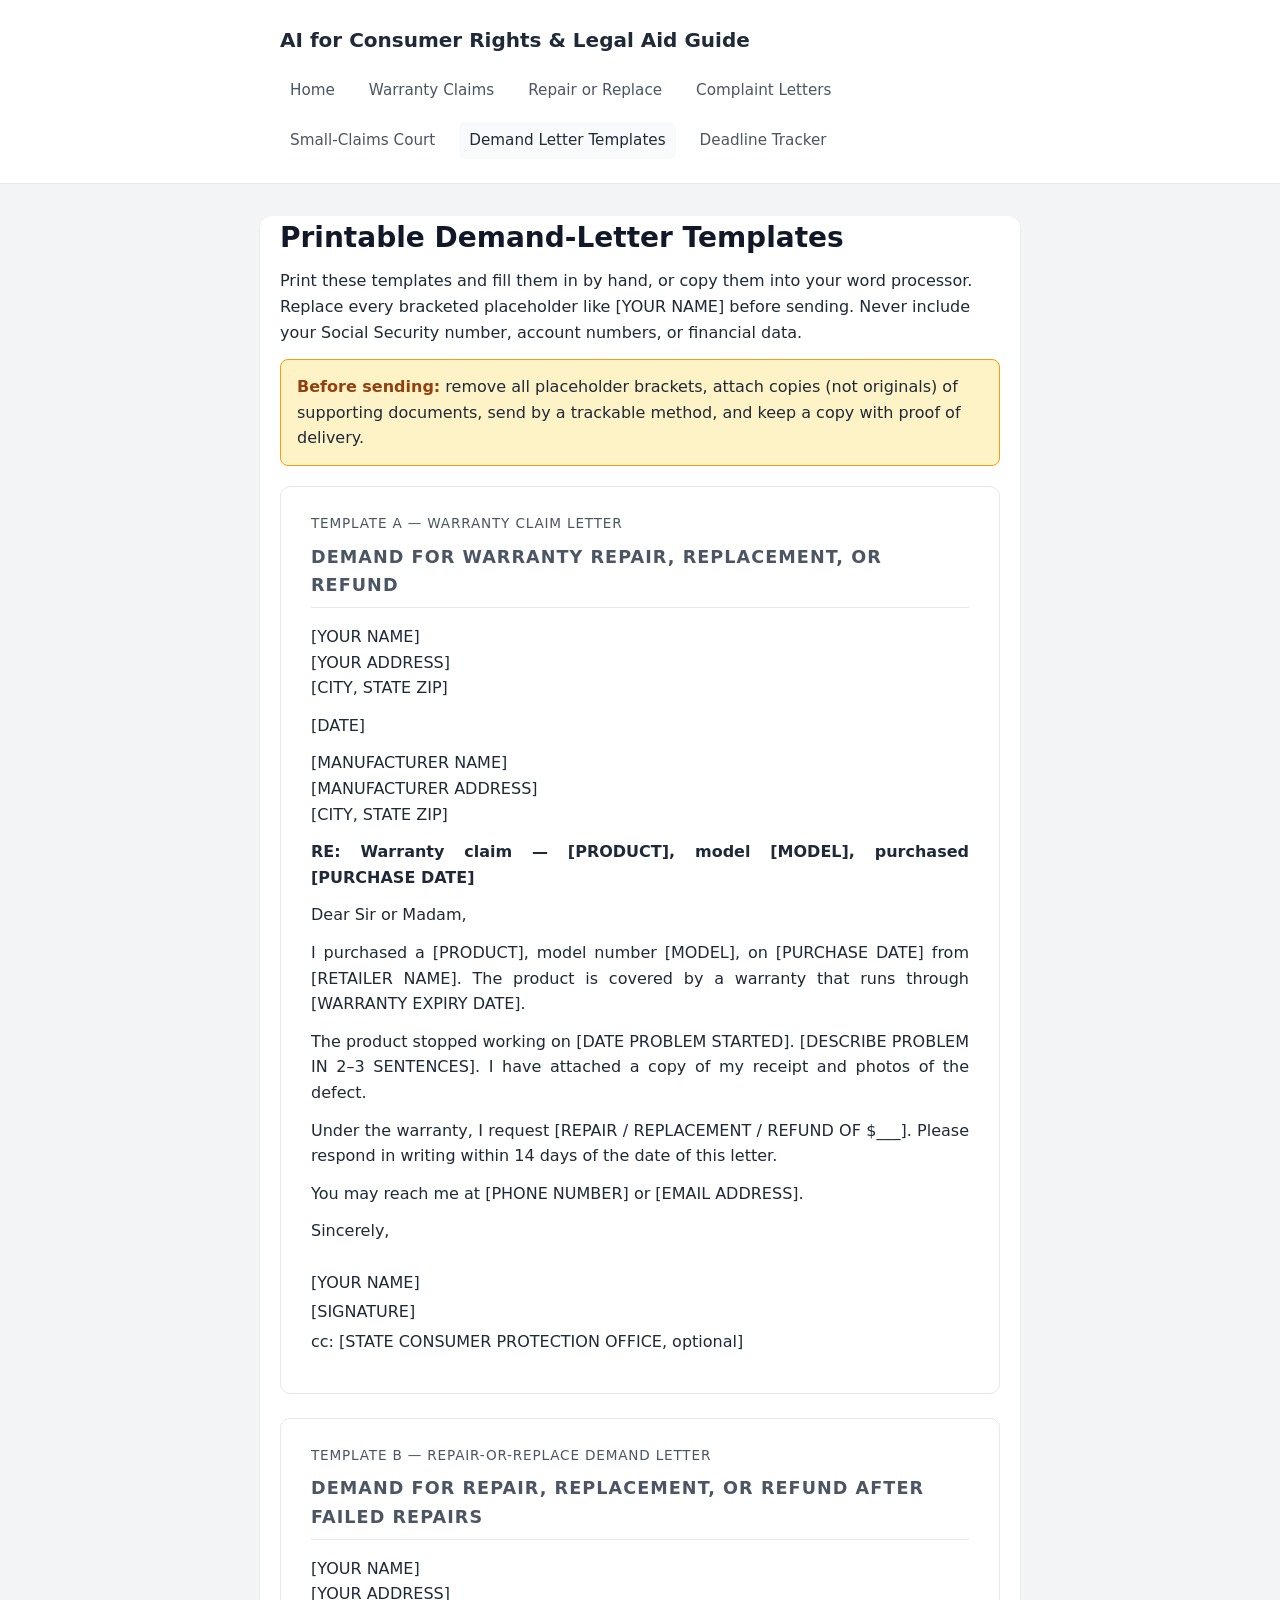
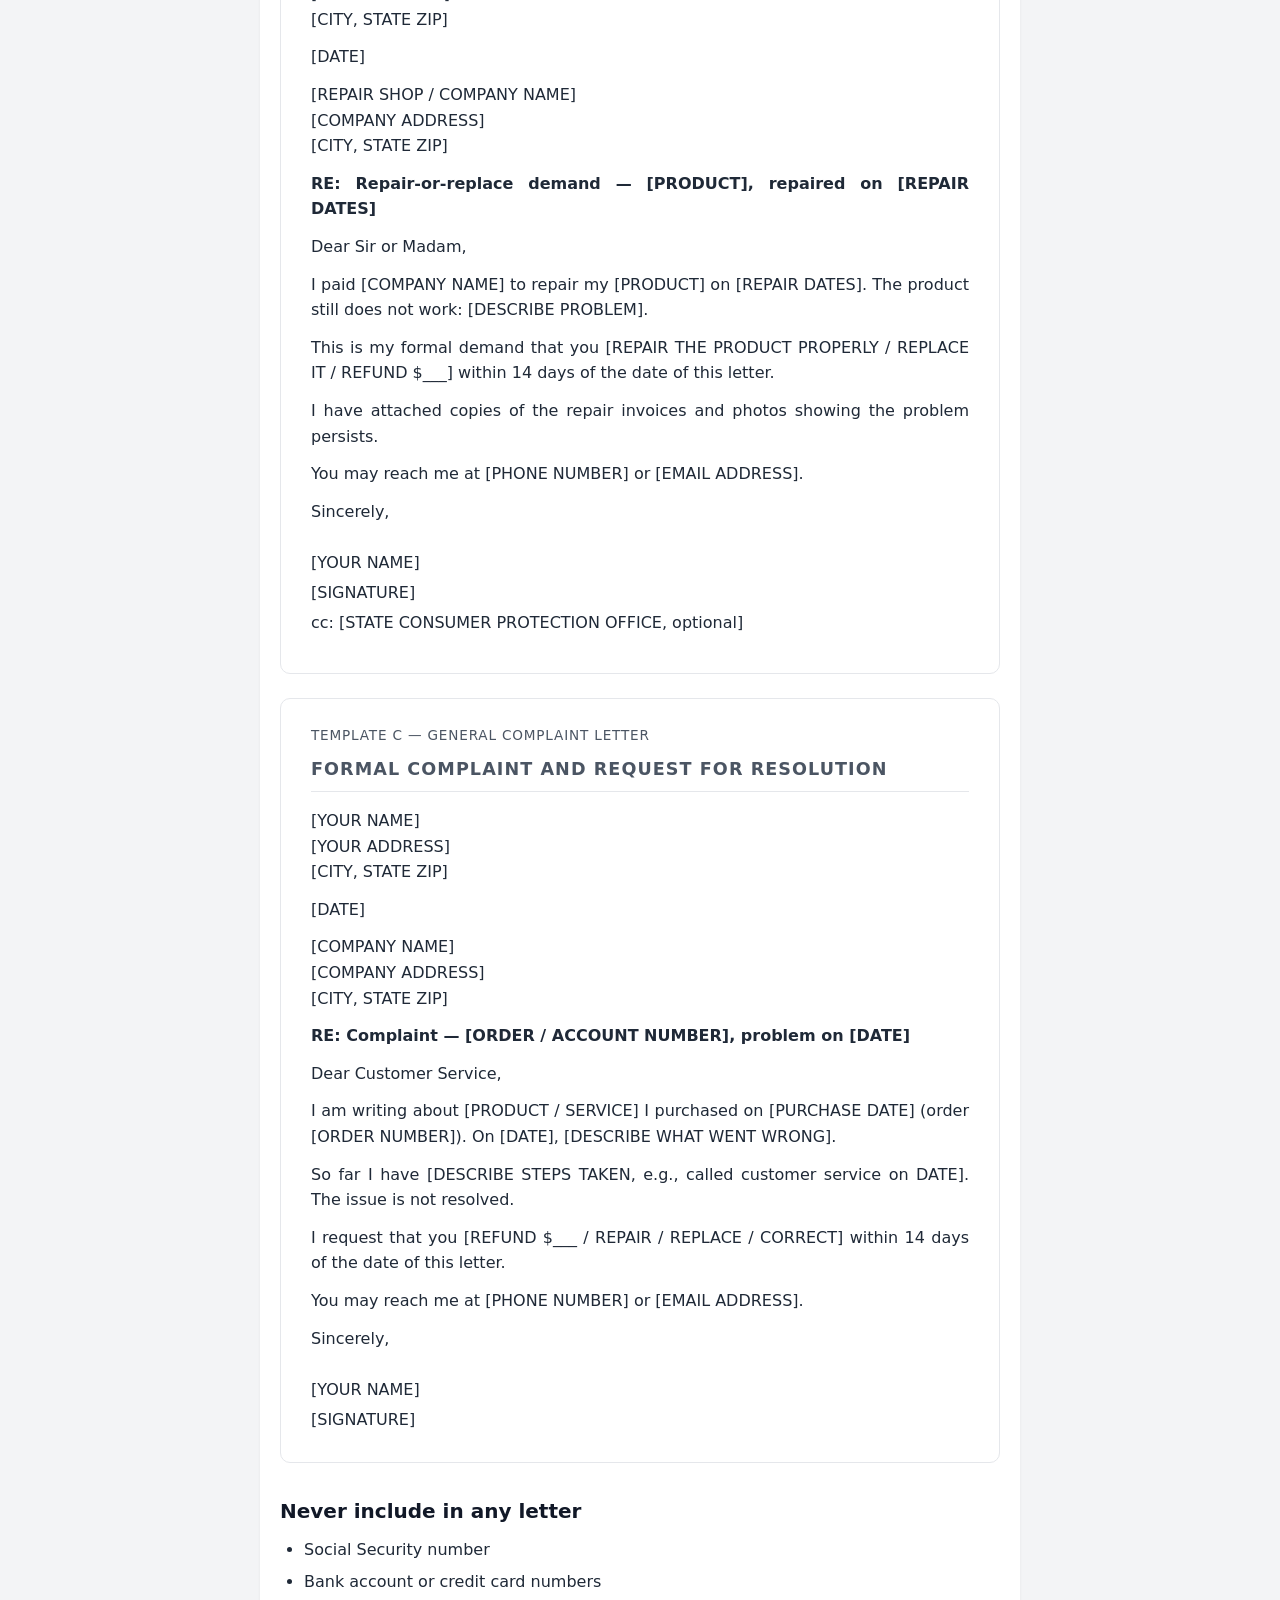
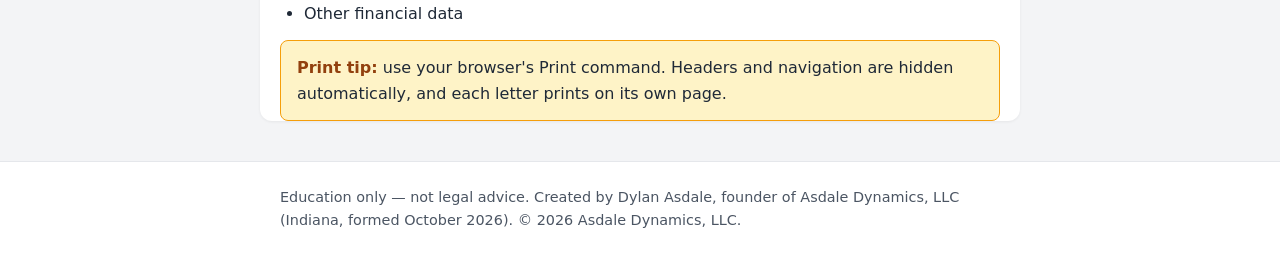
==== site/demand-letters.html @ 073f7ceb "Initial commit: AI for consumer rights beginner manual and static site" ====
<!DOCTYPE html>
<html lang="en">
<head>
<meta charset="utf-8">
<meta name="viewport" content="width=device-width, initial-scale=1">
<title>Printable Demand-Letter Templates — AI for Consumer Rights</title>
<link rel="stylesheet" href="assets/css/style.css">
</head>
<body>
<header class="site-header no-print">
  <div class="container">
    <a href="index.html" class="brand">AI for Consumer Rights &amp; Legal Aid Guide</a>
    <nav class="nav">
      <a href="index.html">Home</a>
      <a href="warranty-claims.html">Warranty Claims</a>
      <a href="repair-or-replace.html">Repair or Replace</a>
      <a href="complaint-letters.html">Complaint Letters</a>
      <a href="small-claims-court.html">Small-Claims Court</a>
      <a href="demand-letters.html" style="background:var(--soft);color:var(--ink)">Demand Letter Templates</a>
      <a href="deadline-tracker.html">Deadline Tracker</a>
    </nav>
  </div>
</header>
<main class="container">
  <h1>Printable Demand-Letter Templates</h1>
  <p>Print these templates and fill them in by hand, or copy them into your word processor. Replace every bracketed placeholder like [YOUR NAME] before sending. Never include your Social Security number, account numbers, or financial data.</p>

  <div class="notice">
    <strong>Before sending:</strong> remove all placeholder brackets, attach copies (not originals) of supporting documents, send by a trackable method, and keep a copy with proof of delivery.
  </div>

  <section class="letter" id="template-a">
    <span class="template-label">Template A — Warranty claim letter</span>
    <h3>Demand for warranty repair, replacement, or refund</h3>
    <p>[YOUR NAME]<br>
    [YOUR ADDRESS]<br>
    [CITY, STATE ZIP]</p>
    <p>[DATE]</p>
    <p>[MANUFACTURER NAME]<br>
    [MANUFACTURER ADDRESS]<br>
    [CITY, STATE ZIP]</p>
    <p><strong>RE: Warranty claim — [PRODUCT], model [MODEL], purchased [PURCHASE DATE]</strong></p>
    <p>Dear Sir or Madam,</p>
    <p>I purchased a [PRODUCT], model number [MODEL], on [PURCHASE DATE] from [RETAILER NAME]. The product is covered by a warranty that runs through [WARRANTY EXPIRY DATE].</p>
    <p>The product stopped working on [DATE PROBLEM STARTED]. [DESCRIBE PROBLEM IN 2–3 SENTENCES]. I have attached a copy of my receipt and photos of the defect.</p>
    <p>Under the warranty, I request [REPAIR / REPLACEMENT / REFUND OF $___]. Please respond in writing within 14 days of the date of this letter.</p>
    <p>You may reach me at [PHONE NUMBER] or [EMAIL ADDRESS].</p>
    <p>Sincerely,</p>
    <div class="sig">
      <p>[YOUR NAME]</p>
      <p>[SIGNATURE]</p>
    </div>
    <p>cc: [STATE CONSUMER PROTECTION OFFICE, optional]</p>
  </section>

  <section class="letter" id="template-b">
    <span class="template-label">Template B — Repair-or-replace demand letter</span>
    <h3>Demand for repair, replacement, or refund after failed repairs</h3>
    <p>[YOUR NAME]<br>
    [YOUR ADDRESS]<br>
    [CITY, STATE ZIP]</p>
    <p>[DATE]</p>
    <p>[REPAIR SHOP / COMPANY NAME]<br>
    [COMPANY ADDRESS]<br>
    [CITY, STATE ZIP]</p>
    <p><strong>RE: Repair-or-replace demand — [PRODUCT], repaired on [REPAIR DATES]</strong></p>
    <p>Dear Sir or Madam,</p>
    <p>I paid [COMPANY NAME] to repair my [PRODUCT] on [REPAIR DATES]. The product still does not work: [DESCRIBE PROBLEM].</p>
    <p>This is my formal demand that you [REPAIR THE PRODUCT PROPERLY / REPLACE IT / REFUND $___] within 14 days of the date of this letter.</p>
    <p>I have attached copies of the repair invoices and photos showing the problem persists.</p>
    <p>You may reach me at [PHONE NUMBER] or [EMAIL ADDRESS].</p>
    <p>Sincerely,</p>
    <div class="sig">
      <p>[YOUR NAME]</p>
      <p>[SIGNATURE]</p>
    </div>
    <p>cc: [STATE CONSUMER PROTECTION OFFICE, optional]</p>
  </section>

  <section class="letter" id="template-c">
    <span class="template-label">Template C — General complaint letter</span>
    <h3>Formal complaint and request for resolution</h3>
    <p>[YOUR NAME]<br>
    [YOUR ADDRESS]<br>
    [CITY, STATE ZIP]</p>
    <p>[DATE]</p>
    <p>[COMPANY NAME]<br>
    [COMPANY ADDRESS]<br>
    [CITY, STATE ZIP]</p>
    <p><strong>RE: Complaint — [ORDER / ACCOUNT NUMBER], problem on [DATE]</strong></p>
    <p>Dear Customer Service,</p>
    <p>I am writing about [PRODUCT / SERVICE] I purchased on [PURCHASE DATE] (order [ORDER NUMBER]). On [DATE], [DESCRIBE WHAT WENT WRONG].</p>
    <p>So far I have [DESCRIBE STEPS TAKEN, e.g., called customer service on DATE]. The issue is not resolved.</p>
    <p>I request that you [REFUND $___ / REPAIR / REPLACE / CORRECT] within 14 days of the date of this letter.</p>
    <p>You may reach me at [PHONE NUMBER] or [EMAIL ADDRESS].</p>
    <p>Sincerely,</p>
    <div class="sig">
      <p>[YOUR NAME]</p>
      <p>[SIGNATURE]</p>
    </div>
  </section>

  <h2>Never include in any letter</h2>
  <ul>
    <li>Social Security number</li>
    <li>Bank account or credit card numbers</li>
    <li>Other financial data</li>
  </ul>

  <div class="notice no-print">
    <strong>Print tip:</strong> use your browser's Print command. Headers and navigation are hidden automatically, and each letter prints on its own page.
  </div>
</main>
<footer class="site-footer no-print">
  <div class="container">
    <p>Education only — not legal advice. Created by Dylan Asdale, founder of Asdale Dynamics, LLC (Indiana, formed October 2026). &copy; 2026 Asdale Dynamics, LLC.</p>
  </div>
</footer>
</body>
</html>
---- site/assets/css/style.css ----
/* AI for Consumer Rights & Legal Aid Guide — static site styles */
:root {
  --ink: #1f2937;
  --muted: #4b5563;
  --paper: #ffffff;
  --accent: #2563eb;
  --accent-hover: #1d4ed8;
  --bg: #f3f4f6;
  --border: #e5e7eb;
  --soft: #f9fafb;
}

* {
  box-sizing: border-box;
  margin: 0;
  padding: 0;
}

html {
  font-size: 16px;
}

body {
  font-family: system-ui, -apple-system, Segoe UI, Roboto, Helvetica, Arial, sans-serif;
  color: var(--ink);
  background: var(--bg);
  line-height: 1.6;
}

a {
  color: var(--accent);
  text-decoration: underline;
}

a:visited {
  color: #1d4ed8;
}

.container {
  max-width: 760px;
  margin: 0 auto;
  padding: 0 20px;
}

.site-header {
  background: var(--paper);
  border-bottom: 1px solid var(--border);
  padding: 24px 0;
  margin-bottom: 32px;
}

.site-header .container {
  display: flex;
  align-items: center;
  justify-content: space-between;
  gap: 16px;
  flex-wrap: wrap;
}

.brand {
  font-size: 1.25rem;
  font-weight: 700;
  text-decoration: none;
  color: var(--ink);
}

.brand:hover {
  text-decoration: none;
  color: var(--accent);
}

.nav {
  display: flex;
  gap: 14px;
  flex-wrap: wrap;
}

.nav a {
  text-decoration: none;
  color: var(--muted);
  font-size: 0.95rem;
  padding: 6px 10px;
  border-radius: 6px;
}

.nav a:hover {
  background: var(--soft);
  color: var(--ink);
}

main {
  background: var(--paper);
  padding: 32px 20px 48px;
  border-radius: 12px;
  box-shadow: 0 1px 3px rgba(0, 0, 0, 0.06);
}

h1 {
  font-size: 1.75rem;
  margin-bottom: 8px;
  color: #111827;
}

h2 {
  font-size: 1.25rem;
  margin-top: 32px;
  margin-bottom: 10px;
  color: #111827;
}

h3 {
  font-size: 1.05rem;
  margin-top: 20px;
  margin-bottom: 6px;
  color: #111827;
}

p {
  margin-bottom: 14px;
}

ul, ol {
  margin-bottom: 14px;
  padding-left: 24px;
}

li {
  margin-bottom: 6px;
}

.notice {
  background: #fef3c7;
  border: 1px solid #f59e0b;
  border-radius: 8px;
  padding: 14px 16px;
  margin-bottom: 20px;
}

.notice strong {
  color: #92400e;
}

.privacy {
  background: #fee2e2;
  border: 1px solid #f87171;
  border-radius: 8px;
  padding: 14px 16px;
  margin-bottom: 20px;
}

.privacy strong {
  color: #991b1b;
}

.card {
  border: 1px solid var(--border);
  border-radius: 10px;
  padding: 20px;
  margin-bottom: 20px;
  background: var(--paper);
}

.checklist li {
  list-style: none;
  padding-left: 24px;
  text-indent: -24px;
}

.checklist li::before {
  content: "[ ]";
  margin-right: 8px;
  color: var(--accent);
  font-weight: 700;
}

.btn {
  display: inline-block;
  background: var(--accent);
  color: #ffffff;
  border: none;
  padding: 8px 14px;
  border-radius: 6px;
  font-size: 0.95rem;
  cursor: pointer;
  text-decoration: none;
}

.btn:hover {
  background: var(--accent-hover);
}

.btn.secondary {
  background: #e5e7eb;
  color: var(--ink);
}

.btn.secondary:hover {
  background: #d1d5db;
}

.site-footer {
  margin-top: 40px;
  padding: 24px 20px;
  color: var(--muted);
  font-size: 0.9rem;
  border-top: 1px solid var(--border);
  background: var(--paper);
}

/* ---------- Demand letter print view ---------- */
.letter {
  border: 1px solid var(--border);
  border-radius: 10px;
  padding: 26px 30px;
  margin-bottom: 24px;
  background: var(--paper);
  page-break-inside: avoid;
  break-inside: avoid;
}

.letter .placeholder {
  color: #9ca3af;
  font-style: italic;
}

.letter h3 {
  margin-top: 0;
  font-size: 1.1rem;
  text-transform: uppercase;
  letter-spacing: 0.06em;
  color: var(--muted);
  margin-bottom: 16px;
  border-bottom: 1px solid var(--border);
  padding-bottom: 8px;
}

.letter p {
  margin-bottom: 12px;
  text-align: justify;
}

.letter .sig {
  margin-top: 26px;
}

.letter .sig p {
  margin-bottom: 4px;
}

.template-label {
  font-size: 0.85rem;
  color: var(--muted);
  text-transform: uppercase;
  letter-spacing: 0.06em;
  margin-bottom: 8px;
  display: block;
}

@media print {
  body {
    background: #ffffff;
  }
  .site-header, .site-footer, .nav, .no-print {
    display: none !important;
  }
  main {
    box-shadow: none;
    border: none;
    padding: 0;
  }
  .letter {
    border: none;
    page-break-after: always;
  }
  .letter:last-child {
    page-break-after: auto;
  }
  a {
    text-decoration: none;
    color: var(--ink);
  }
}

/* ---------- Deadline tracker ---------- */
.tracker-card {
  max-width: 640px;
}

.tracker-form {
  display: grid;
  grid-template-columns: 1fr 1fr 1fr 120px;
  gap: 10px;
  align-items: end;
  margin-bottom: 18px;
  padding: 16px;
  border: 1px solid var(--border);
  border-radius: 10px;
  background: var(--soft);
}

.tracker-form input[type="text"],
.tracker-form input[type="date"],
.tracker-form select,
.tracker-form textarea {
  width: 100%;
  padding: 8px 10px;
  border: 1px solid var(--border);
  border-radius: 6px;
  font-size: 0.95rem;
  font-family: inherit;
}

.tracker-form textarea {
  resize: vertical;
  min-height: 44px;
}

#deadline-list {
  display: flex;
  flex-direction: column;
  gap: 10px;
}

.deadline-item {
  border: 1px solid var(--border);
  border-radius: 10px;
  padding: 12px 16px;
  background: var(--paper);
  display: flex;
  align-items: center;
  gap: 14px;
}

.deadline-item.done {
  opacity: 0.6;
}

.deadline-item.done .item-title {
  text-decoration: line-through;
}

.deadline-item.overdue .badge {
  background: #fecaca;
  color: #991b1b;
}

.deadline-item .item-meta {
  display: flex;
  flex-direction: column;
  gap: 4px;
  min-width: 110px;
}

.item-date {
  font-weight: 700;
  font-size: 1.05rem;
}

.badge {
  font-size: 0.75rem;
  padding: 2px 8px;
  border-radius: 12px;
  align-self: flex-start;
}

.badge.upcoming {
  background: #dbeafe;
  color: #1e40af;
}

.badge.done {
  background: #d1fae5;
  color: #065f46;
}

.item-body {
  flex: 1;
  min-width: 0;
}

.item-title {
  font-size: 1rem;
  font-weight: 600;
  margin-bottom: 2px;
}

.item-desc {
  font-size: 0.85rem;
  color: var(--muted);
  white-space: nowrap;
  overflow: hidden;
  text-overflow: ellipsis;
}

.item-actions {
  display: flex;
  gap: 8px;
}

.item-actions .btn {
  padding: 6px 10px;
  font-size: 0.85rem;
}

.deadline-count {
  font-size: 0.9rem;
  color: var(--muted);
  margin-bottom: 10px;
}

.tracker-actions {
  margin-top: 14px;
  display: flex;
  gap: 10px;
  flex-wrap: wrap;
}

@media (max-width: 560px) {
  .tracker-form {
    grid-template-columns: 1fr;
  }
}
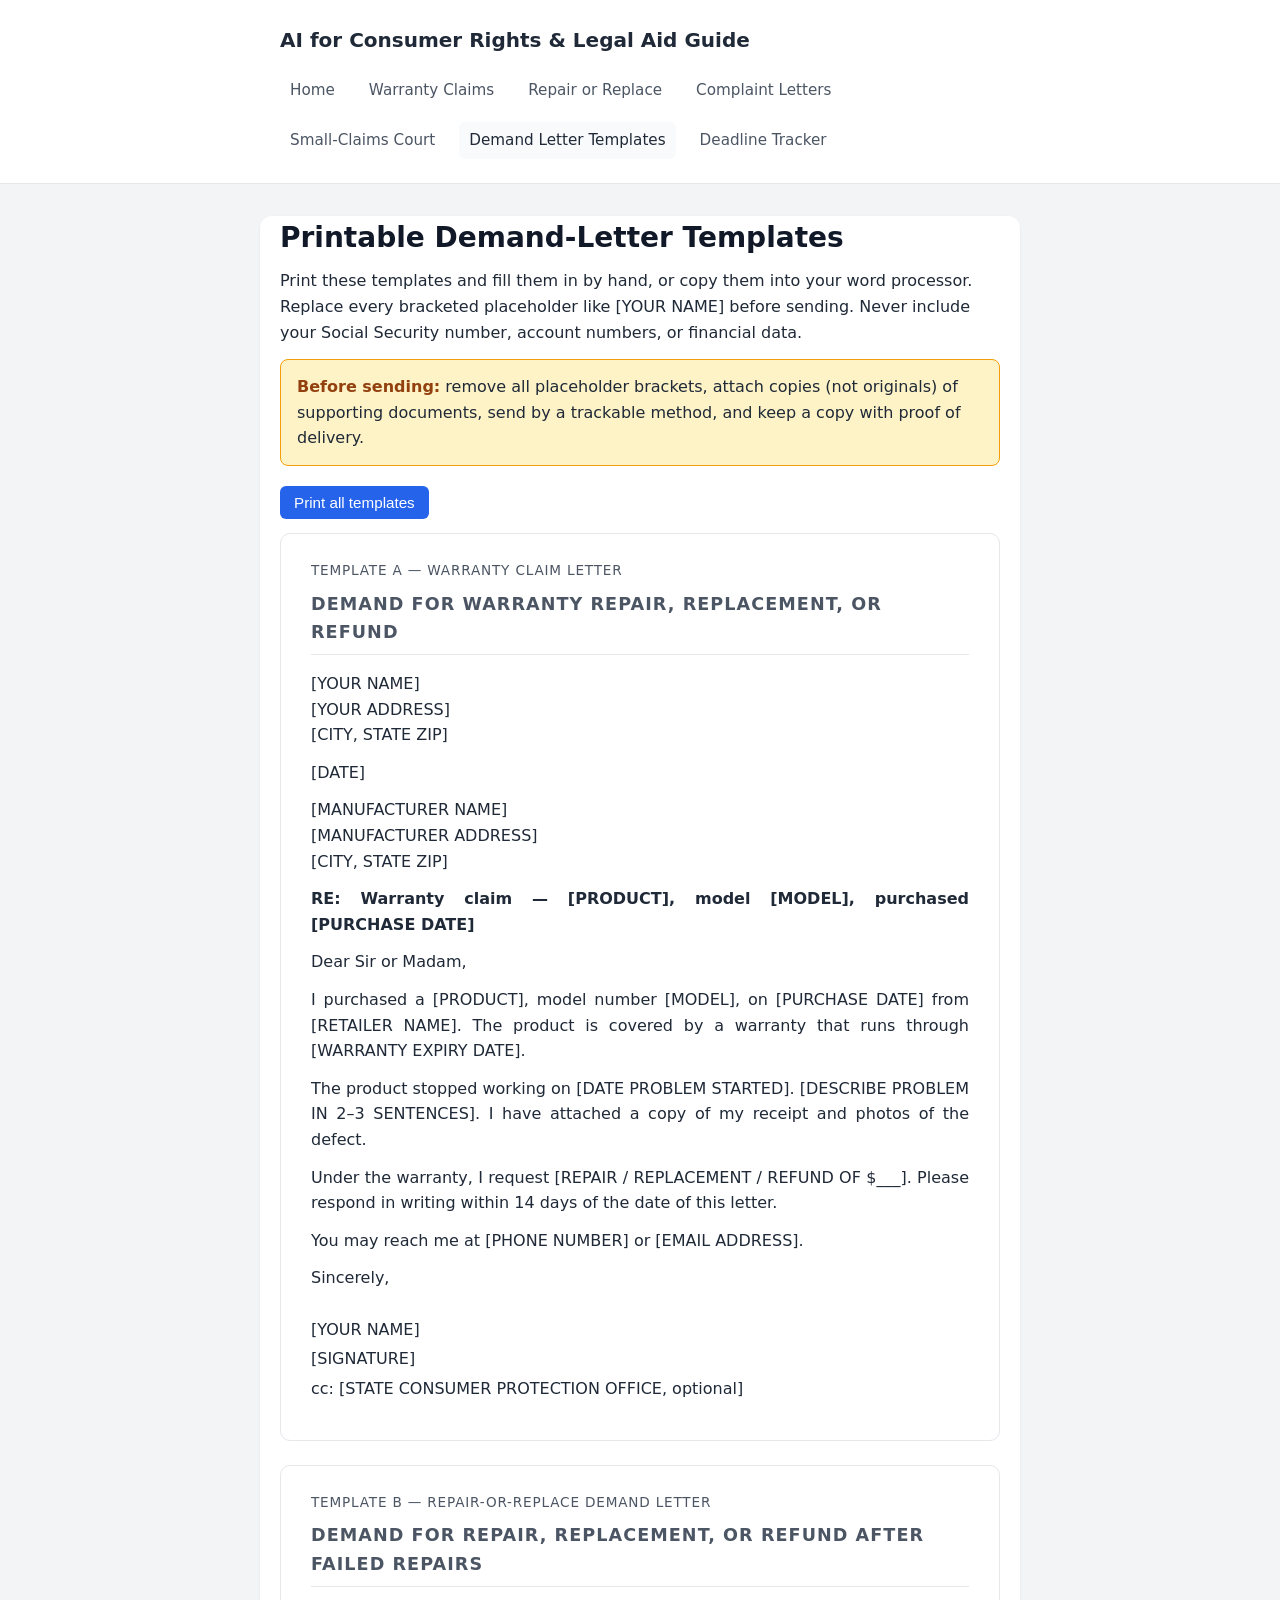
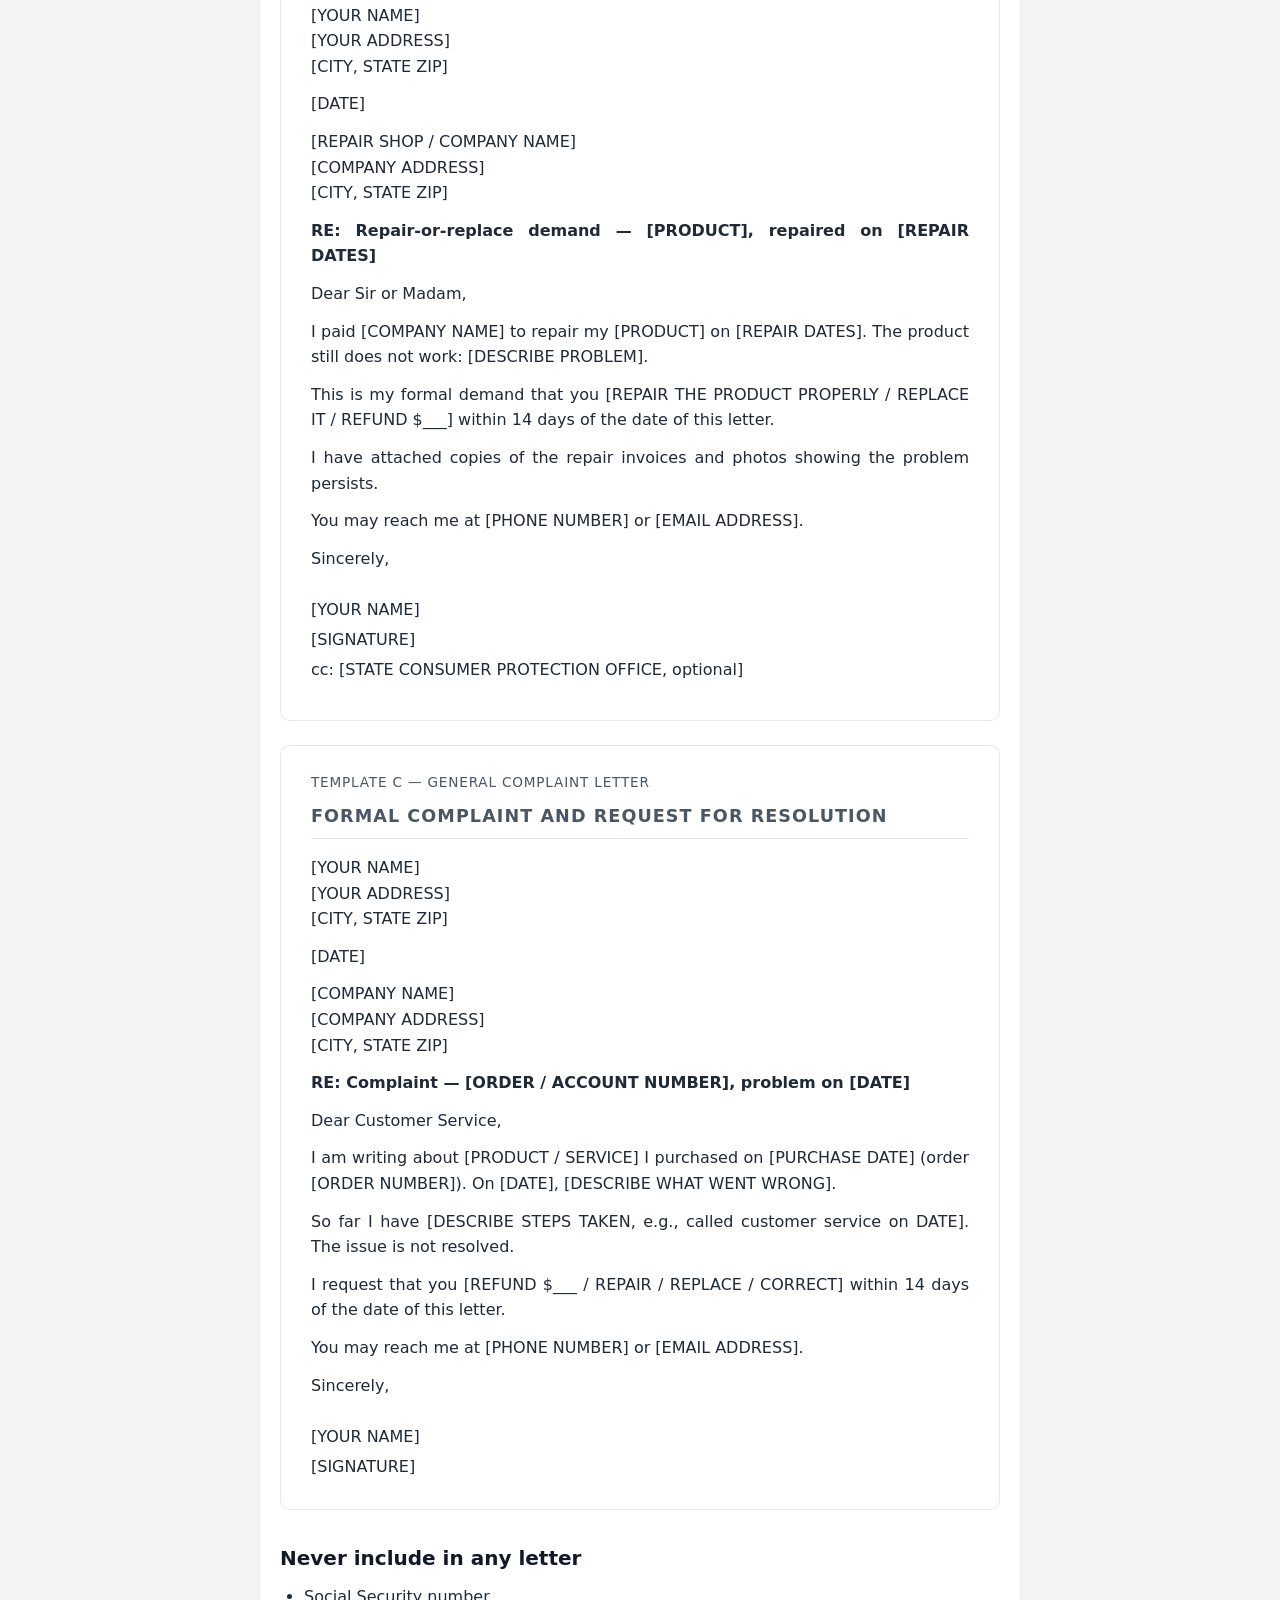
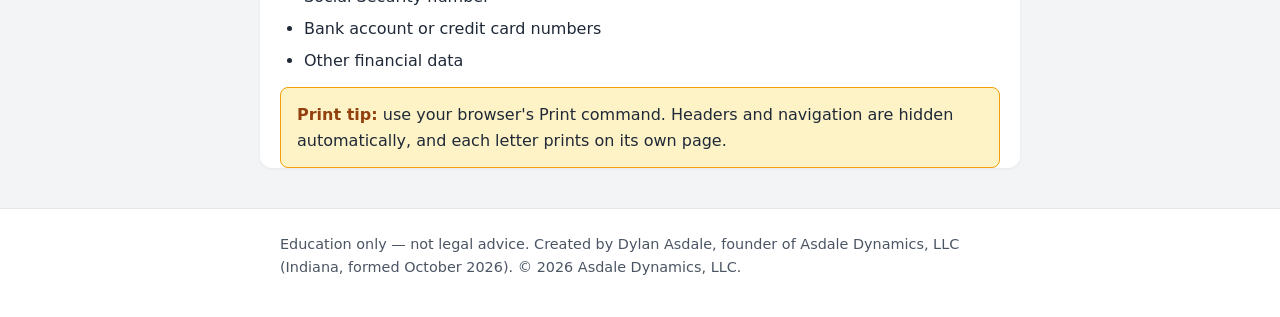
==== commit 9147a0c1: "Improve README tone, add verification script, enhance docs, add print button" ====
--- a/site/demand-letters.html
+++ b/site/demand-letters.html
@@ -28,6 +28,10 @@
   <div class="notice">
     <strong>Before sending:</strong> remove all placeholder brackets, attach copies (not originals) of supporting documents, send by a trackable method, and keep a copy with proof of delivery.
   </div>
+
+  <p class="no-print">
+    <button class="btn" onclick="window.print()">Print all templates</button>
+  </p>
 
   <section class="letter" id="template-a">
     <span class="template-label">Template A — Warranty claim letter</span>
